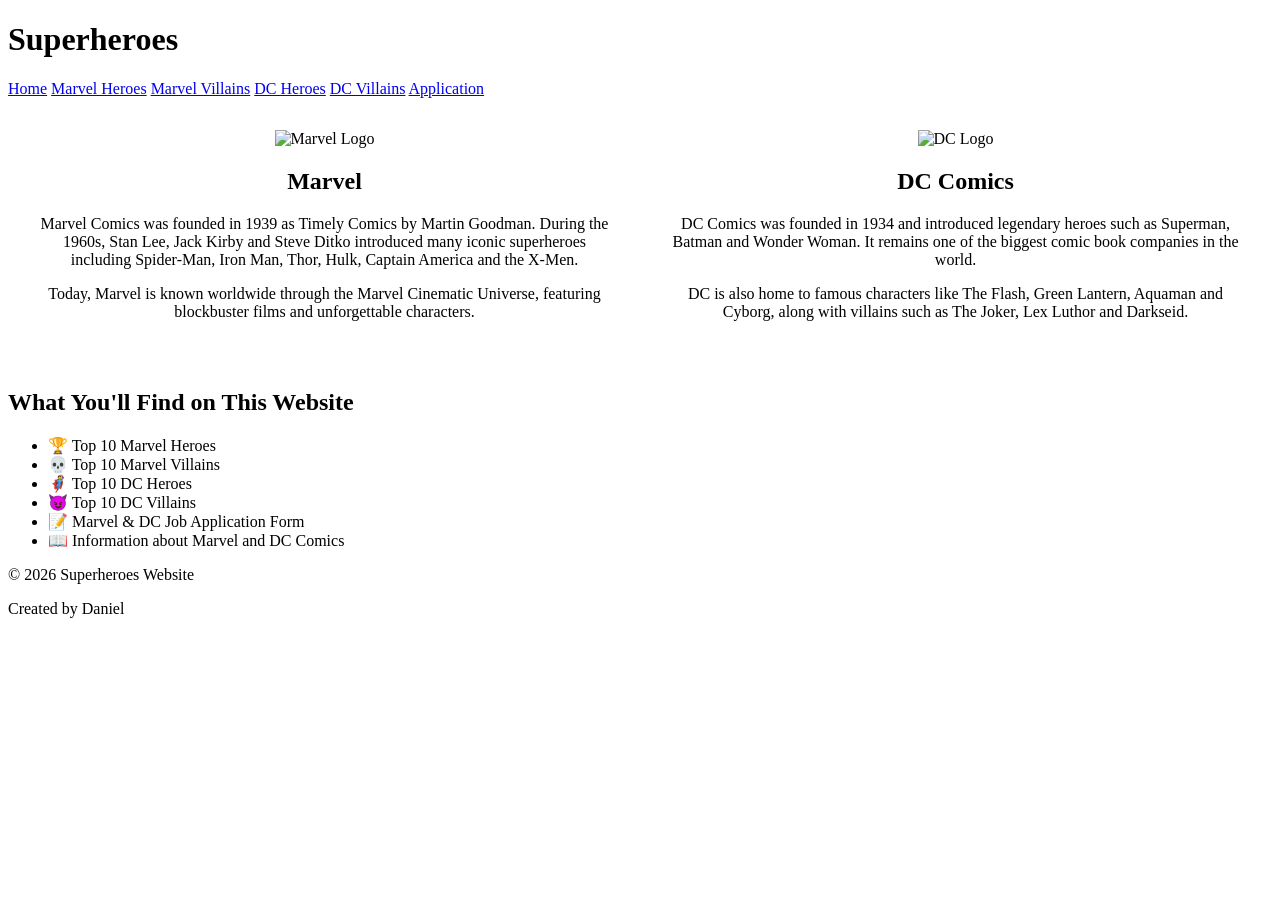
==== index.html @ 021054b9 "Update and rename heroes.html to index.html" ====
<!DOCTYPE html>
<html lang="en">

<head>
    <meta charset="UTF-8">
    <meta name="viewport" content="width=device-width, initial-scale=1.0">
    <title>Superheroes</title>

    <link rel="stylesheet" href="../static/home.css">
</head>

<body>

    

    <header>

        <h1>Superheroes</h1>

        <nav>
            <a href="index.html" class="active">Home</a>
               <a href="marvelheroes.html">Marvel Heroes</a>
               <a href="marvelvillains.html">Marvel Villains</a>
               <a href="dcheroes.html">DC Heroes</a>
               <a href="dcvillains.html">DC Villains</a>
               <a href="Form.html">Application</a>
                
        </nav>
    </header>

    <main>

        <table width="100%" cellpadding="30">

            <tr>

                <!-- Marvel -->
                <td width="50%" align="center" valign="top">

                    <img src="../static/images/marvel-logo-header.avif"
                        alt="Marvel Logo"
                        width="300"
                        height="160">

                    <h2>Marvel</h2>

                    <p>
                        Marvel Comics was founded in 1939 as Timely Comics by Martin Goodman.
                        During the 1960s, Stan Lee, Jack Kirby and Steve Ditko introduced many
                        iconic superheroes including Spider-Man, Iron Man, Thor, Hulk,
                        Captain America and the X-Men.
                    </p>

                    <p>
                        Today, Marvel is known worldwide through the Marvel Cinematic Universe,
                        featuring blockbuster films and unforgettable characters.
                    </p>

                </td>

                <!-- DC -->
                <td width="50%" align="center" valign="top">

                    <img src="../static/images/Dc.jpg"
                        alt="DC Logo"
                        width="160"
                        height="160">

                    <h2>DC Comics</h2>

                    <p>
                        DC Comics was founded in 1934 and introduced legendary heroes such as
                        Superman, Batman and Wonder Woman. It remains one of the biggest comic
                        book companies in the world.
                    </p>

                    <p>
                        DC is also home to famous characters like The Flash, Green Lantern,
                        Aquaman and Cyborg, along with villains such as The Joker, Lex Luthor
                        and Darkseid.
                    </p>

                </td>

            </tr>

        </table>

        <!-- NEW SECTION -->

        <div class="info-list">

            <h2>What You'll Find on This Website</h2>

            <ul>

                <li>🏆 Top 10 Marvel Heroes</li>

                <li>💀 Top 10 Marvel Villains</li>

                <li>🦸 Top 10 DC Heroes</li>

                <li>😈 Top 10 DC Villains</li>

                <li>📝 Marvel & DC Job Application Form</li>

                <li>📖 Information about Marvel and DC Comics</li>

            </ul>

        </div>

    </main>

    <footer>

        <p>&copy; 2026 Superheroes Website</p>
        <p>Created by Daniel</p>

    </footer>

</body>

</html>
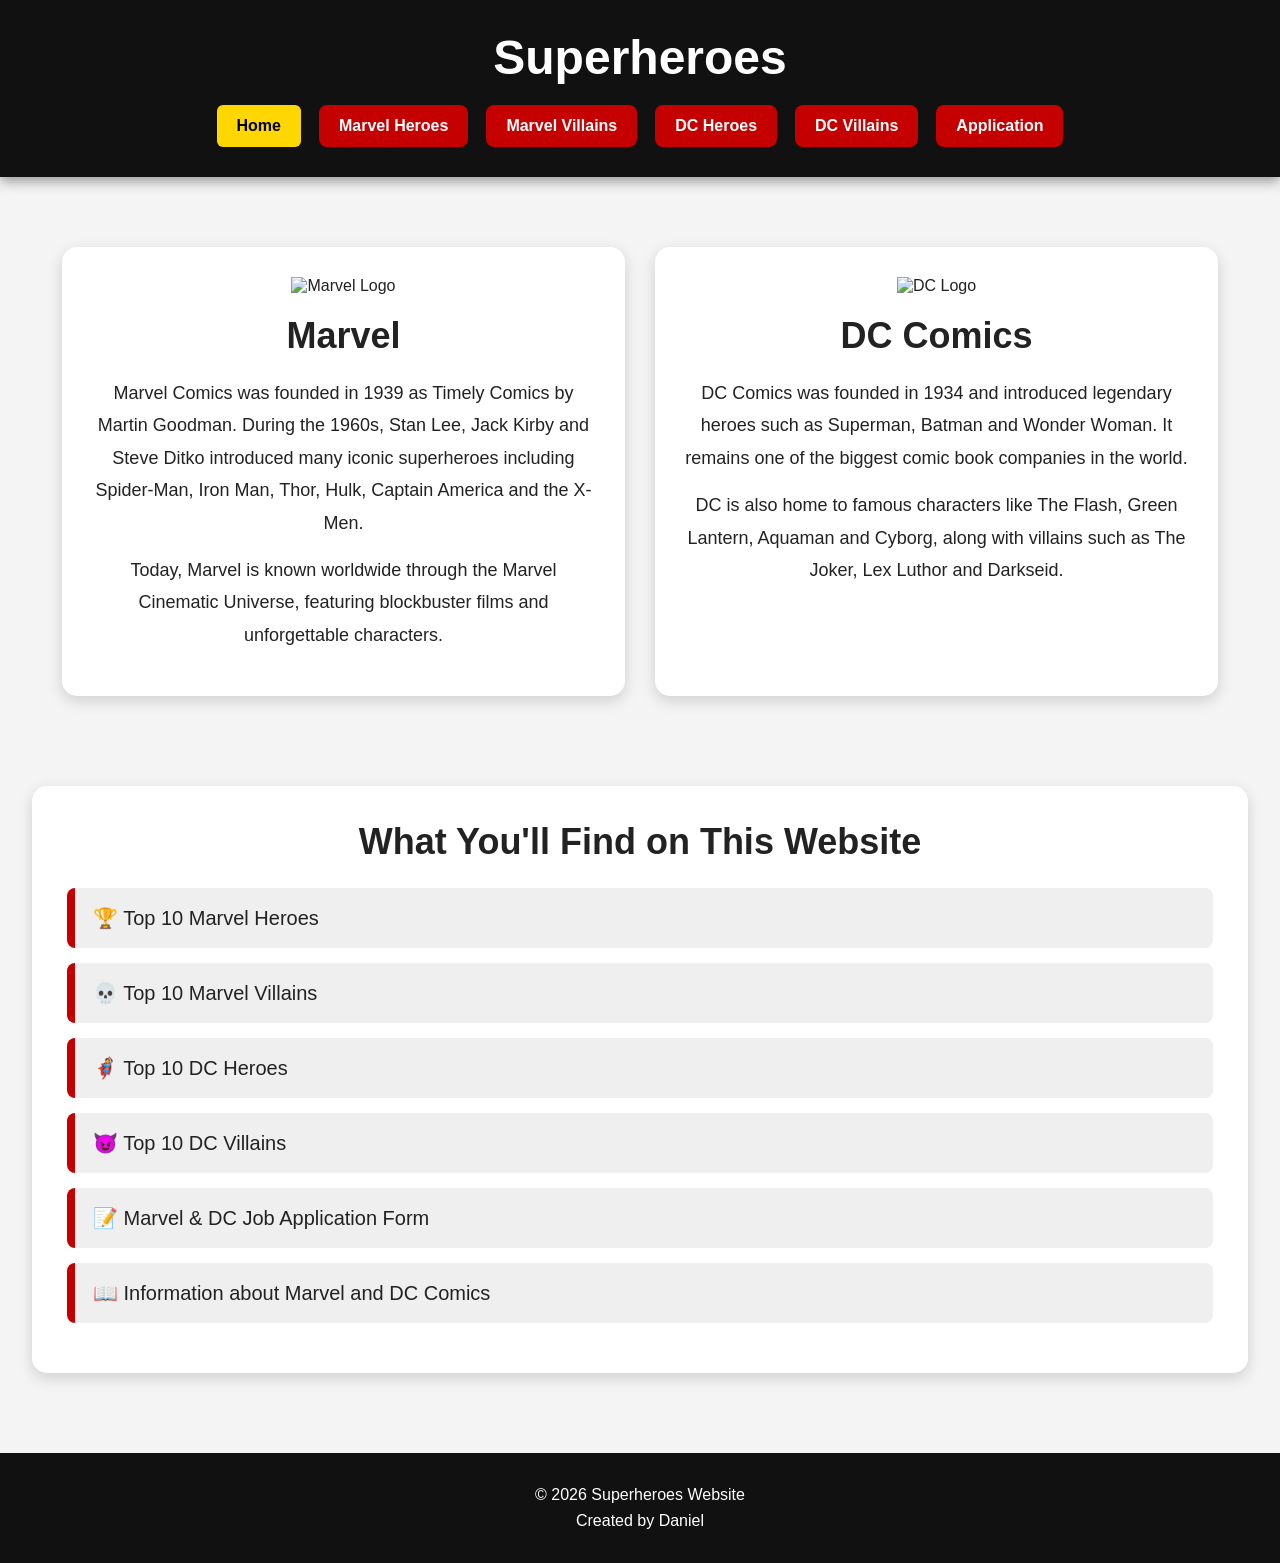
==== commit 066a0d81: "Fix HTML formatting and update stylesheet reference" ====
--- a/index.html
+++ b/index.html
@@ -6,7 +6,7 @@
     <meta name="viewport" content="width=device-width, initial-scale=1.0">
     <title>Superheroes</title>
 
-    <link rel="stylesheet" href="../static/home.css">
+    <link rel="stylesheet" href="home.css">
 </head>
 
 <body>
--- a/home.css
+++ b/home.css
@@ -0,0 +1,254 @@
+/* ===========================
+   RESET
+=========================== */
+
+*{
+    margin:0;
+    padding:0;
+    box-sizing:border-box;
+    font-family:Arial, Helvetica, sans-serif;
+}
+
+/* ===========================
+   BODY
+=========================== */
+
+body{
+    background:#f4f4f4;
+    color:#222;
+    min-height:100vh;
+    display:flex;
+    flex-direction:column;
+}
+
+/* ===========================
+   HEADER
+=========================== */
+
+header{
+    background:#111;
+    color:white;
+    text-align:center;
+    padding:30px;
+    box-shadow:0 4px 12px rgba(0,0,0,.4);
+}
+
+header h1{
+    font-size:48px;
+    margin-bottom:20px;
+}
+
+/* ===========================
+   NAVIGATION
+=========================== */
+
+nav{
+    display:flex;
+    justify-content:center;
+    gap:18px;
+    flex-wrap:wrap;
+}
+
+nav a{
+    text-decoration:none;
+    color:white;
+    background:#c40000;
+    padding:12px 20px;
+    border-radius:8px;
+    font-weight:bold;
+    transition:.3s;
+}
+
+nav a:hover{
+    background:#0078ff;
+    transform:translateY(-3px);
+}
+
+/* ===========================
+   MAIN
+=========================== */
+
+main{
+    flex:1;
+    width:95%;
+    max-width:1400px;
+    margin:40px auto;
+}
+
+/* ===========================
+   TABLE
+=========================== */
+
+table{
+    width:100%;
+    border-spacing:30px;
+}
+
+td{
+    width:50%;
+    background:white;
+    padding:30px;
+    text-align:center;
+    vertical-align:top;
+    border-radius:15px;
+    box-shadow:0 5px 15px rgba(0,0,0,.15);
+}
+
+/* ===========================
+   LOGOS
+=========================== */
+
+td img{
+    width:250px;
+    height:250px;
+    object-fit:contain;
+    margin-bottom:20px;
+}
+
+td h2{
+    font-size:36px;
+    margin-bottom:20px;
+}
+
+td p{
+    font-size:18px;
+    line-height:1.8;
+    margin-bottom:15px;
+}
+
+/* ===========================
+   INFORMATION LIST
+=========================== */
+
+.info-list{
+    margin-top:60px;
+    background:white;
+    padding:35px;
+    border-radius:15px;
+    box-shadow:0 5px 15px rgba(0,0,0,.15);
+}
+
+.info-list h2{
+    text-align:center;
+    font-size:36px;
+    margin-bottom:25px;
+}
+
+.info-list ul{
+    list-style:none;
+}
+
+.info-list li{
+    background:#efefef;
+    margin:15px 0;
+    padding:18px;
+    border-left:8px solid #c40000;
+    border-radius:8px;
+    font-size:20px;
+    transition:.3s;
+}
+
+.info-list li:hover{
+    transform:translateX(10px);
+    background:#dddddd;
+}
+
+/* ===========================
+   FOOTER
+=========================== */
+
+footer{
+    background:#111;
+    color:white;
+    text-align:center;
+    padding:25px;
+    margin-top:40px;
+}
+
+footer p{
+    margin:8px 0;
+}
+
+/* ===========================
+   RESPONSIVE
+=========================== */
+
+@media(max-width:1000px){
+
+table,
+tbody,
+tr,
+td{
+    display:block;
+    width:100%;
+}
+
+td{
+    margin-bottom:30px;
+}
+
+nav{
+    flex-direction:column;
+    align-items:center;
+}
+
+header h1{
+    font-size:38px;
+}
+
+td img{
+    width:200px;
+    height:200px;
+}
+
+.info-list h2{
+    font-size:28px;
+}
+
+.info-list li{
+    font-size:18px;
+}
+
+}
+
+.user-panel{
+    position: fixed;
+    top: 20px;
+    right: 20px;
+
+    display: flex;
+    align-items: center;
+    gap: 10px;
+
+    background: rgba(0,0,0,0.8);
+    padding: 10px 15px;
+    border-radius: 10px;
+
+    z-index: 999;
+}
+
+.user-panel span{
+    color: white;
+    font-weight: bold;
+}
+
+.logout-btn{
+    background: #d32f2f;
+    color: white;
+    text-decoration: none;
+    padding: 8px 15px;
+    border-radius: 8px;
+    font-weight: bold;
+    transition: 0.3s;
+}
+
+.logout-btn:hover{
+    background: #b71c1c;
+}
+
+nav a.active {
+    background-color: #ffd700;
+    color: black;
+    font-weight: bold;
+    border-radius: 6px;
+}
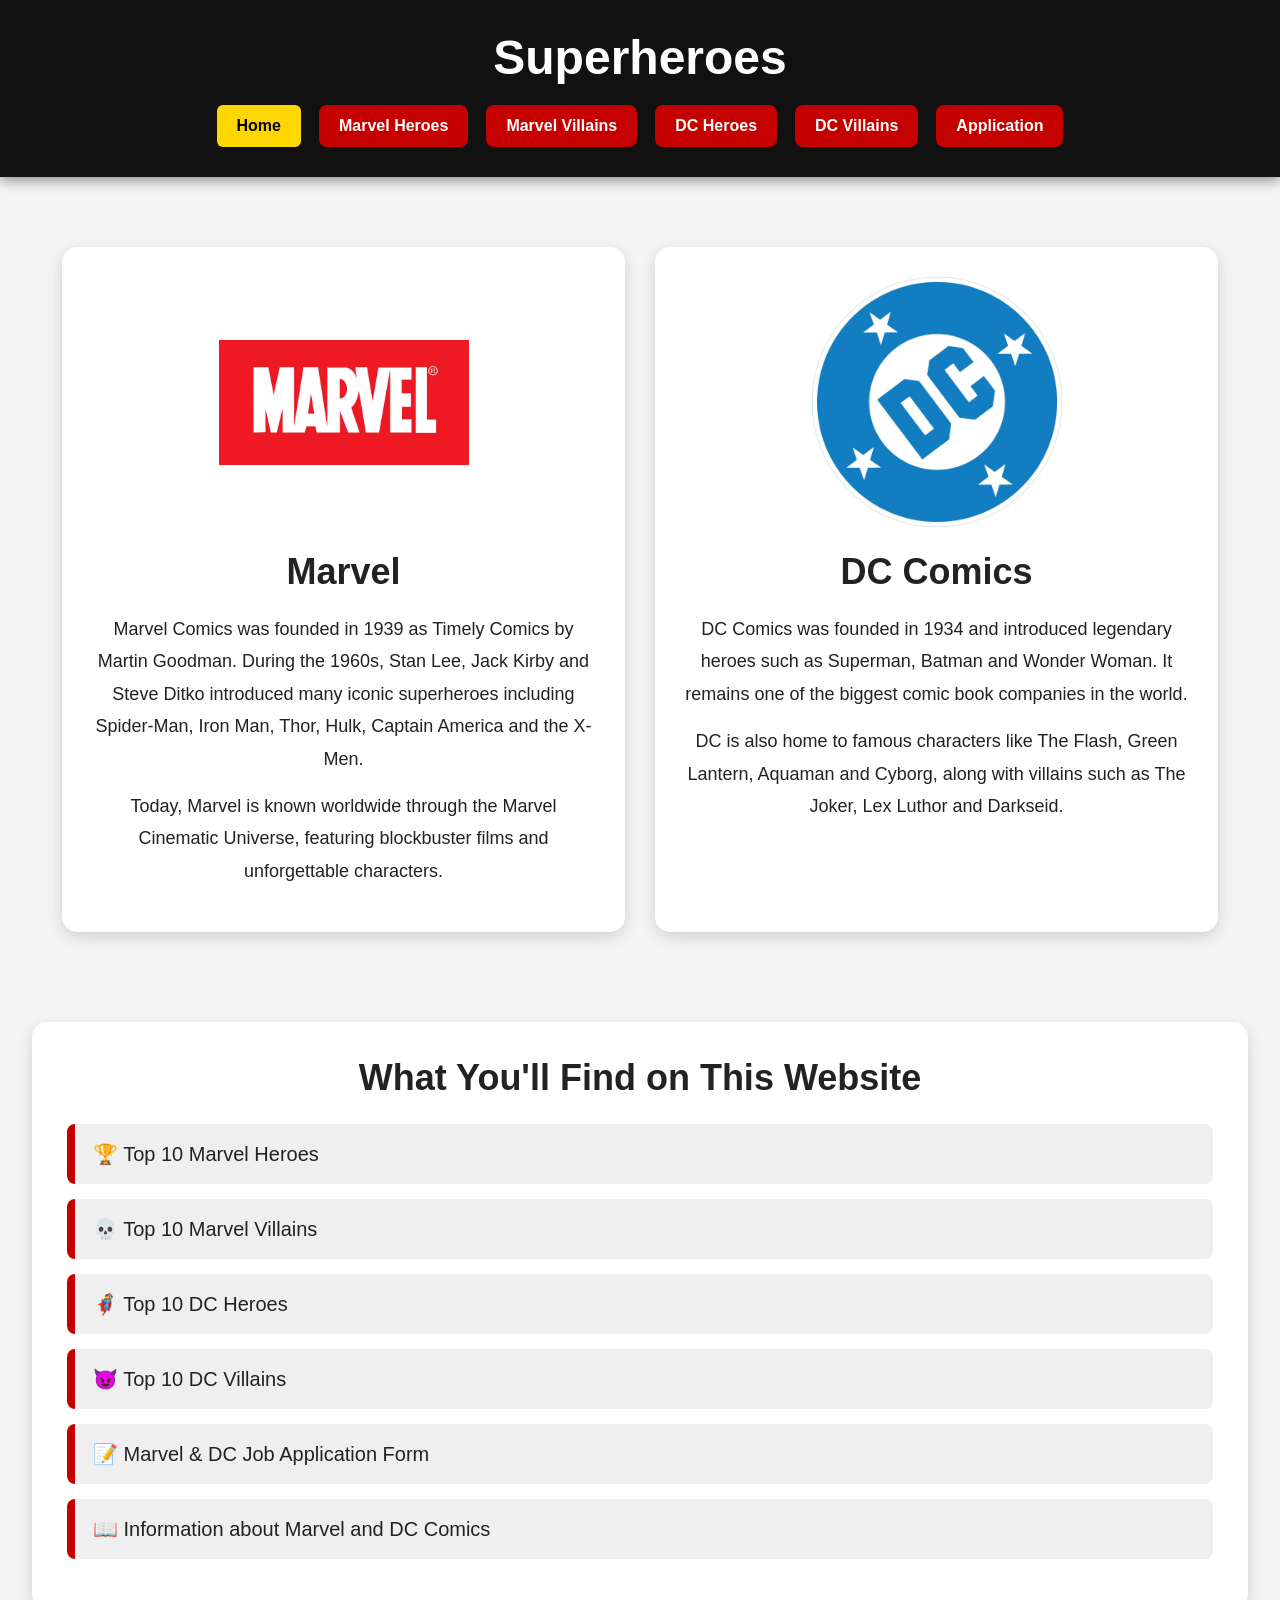
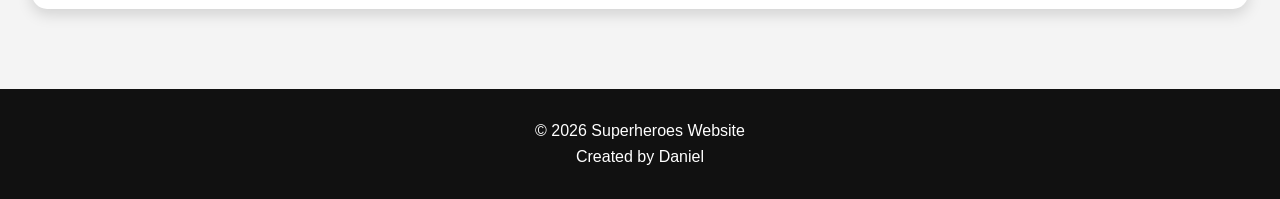
==== commit 0a93a5e5: "Update index.html" ====
--- a/index.html
+++ b/index.html
@@ -6,7 +6,7 @@
     <meta name="viewport" content="width=device-width, initial-scale=1.0">
     <title>Superheroes</title>
 
-    <link rel="stylesheet" href="home.css">
+   <link rel="stylesheet" href="home.css">
 </head>
 
 <body>
@@ -37,7 +37,7 @@
                 <!-- Marvel -->
                 <td width="50%" align="center" valign="top">
 
-                    <img src="../static/images/marvel-logo-header.avif"
+                    <img src="marvel-logo-header.avif"
                         alt="Marvel Logo"
                         width="300"
                         height="160">
@@ -61,7 +61,7 @@
                 <!-- DC -->
                 <td width="50%" align="center" valign="top">
 
-                    <img src="../static/images/Dc.jpg"
+                    <img src="Dc.jpg"
                         alt="DC Logo"
                         width="160"
                         height="160">
